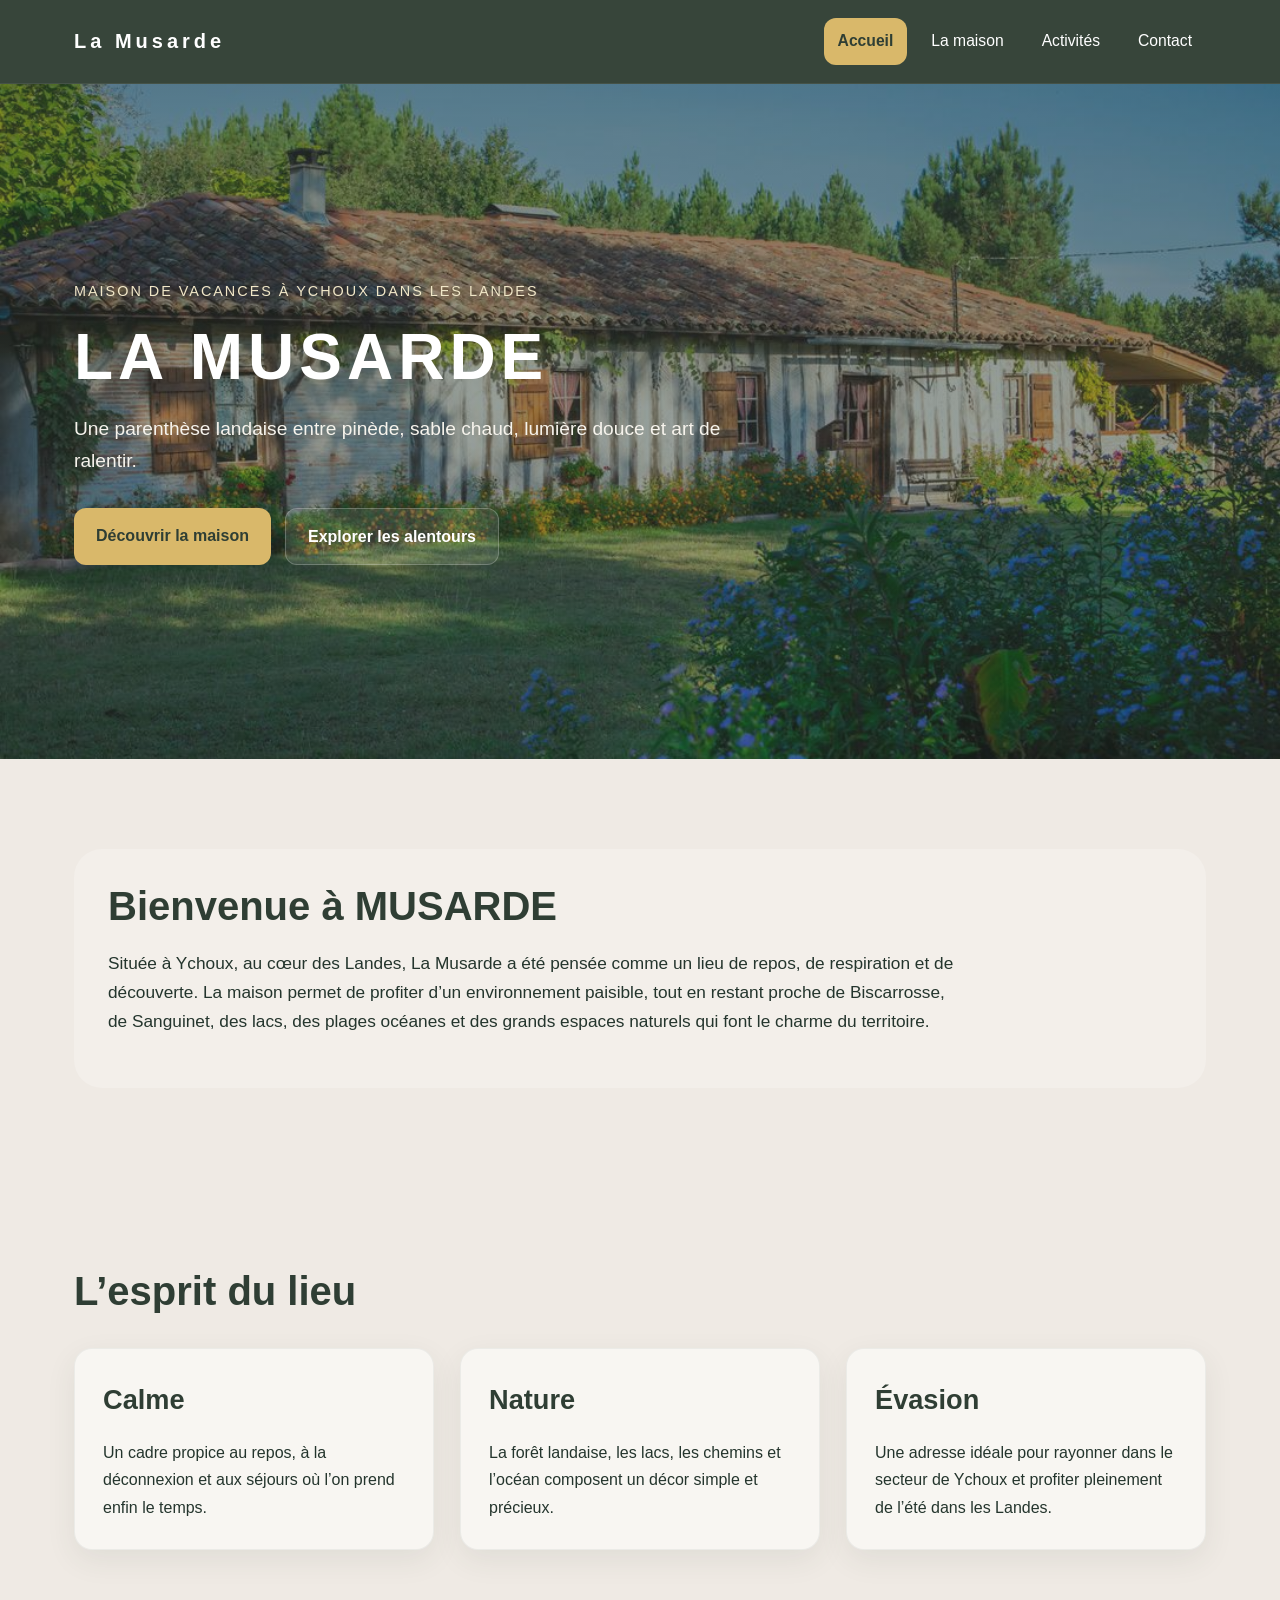
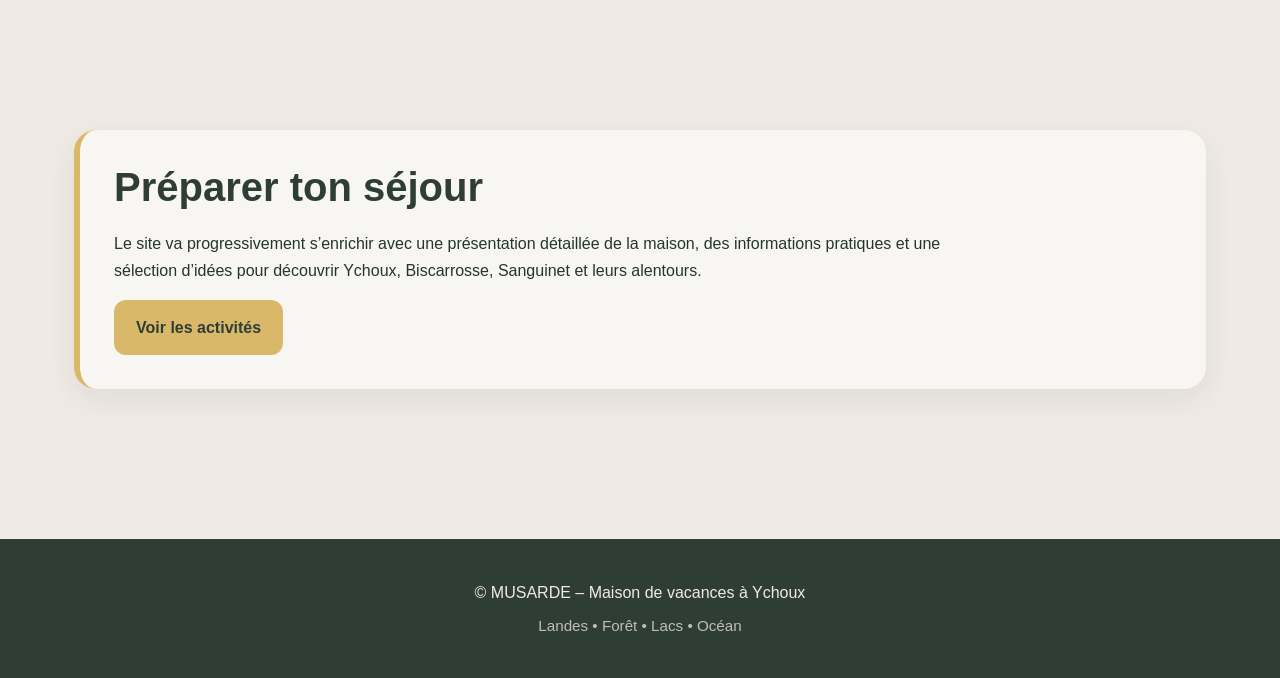
==== index.html @ 11e78e0e "Update index.html" ====
<!DOCTYPE html>
<html lang="fr">
<head>
  <meta charset="UTF-8" />
  <meta name="viewport" content="width=device-width, initial-scale=1.0" />
  <meta name="google-site-verification" content="YE-Ae-dtbmnDOSL5_DMv0566C3kaePmrJ1dEbobLubU" />
  <title>La Musarde | Maison de vacances à Ychoux dans les Landes</title>
  <meta name="description" content="La Musarde, maison de vacances à Ychoux dans les Landes, proche de Biscarrosse, Sanguinet, des lacs et de l’océan. Un séjour entre nature, calme et découvertes." />
  <link rel="canonical" href="https://musarde-ychoux.github.io/" />
  <link rel="stylesheet" href="style.css" />
</head>
<body>

  <div class="topbar">
    <div class="topbar-inner">
      <a href="index.html" class="logo">La Musarde</a>
      <nav>
        <a href="index.html" class="active">Accueil</a>
        <a href="maison.html">La maison</a>
        <a href="activites.html">Activités</a>
        <a href="contact.html">Contact</a>
      </nav>
    </div>
  </div>

  <header class="hero">
    <div class="hero-inner">
      <div class="hero-content">
        <span class="hero-kicker">Maison de vacances à Ychoux dans les Landes</span>
        <h1>LA MUSARDE</h1>
        <p>
          Une parenthèse landaise entre pinède, sable chaud, lumière douce et art de ralentir.
        </p>
        <div class="hero-actions">
          <a class="button button-primary" href="maison.html">Découvrir la maison</a>
          <a class="button button-secondary" href="activites.html">Explorer les alentours</a>
        </div>
      </div>
    </div>
  </header>

  <main>
    <section>
      <div class="section-soft">
        <h2>Bienvenue à MUSARDE</h2>
        <p class="intro">
          Située à Ychoux, au cœur des Landes, La Musarde a été pensée comme un lieu de repos,
          de respiration et de découverte. La maison permet de profiter d’un environnement paisible,
           tout en restant proche de Biscarrosse, de Sanguinet, des lacs, des plages océanes et des grands espaces naturels
          qui font le charme du territoire.
        </p>
      </div>
    </section>

    <section>
      <h2>L’esprit du lieu</h2>
      <div class="card-grid">
        <div class="card">
          <h3>Calme</h3>
          <p>
            Un cadre propice au repos, à la déconnexion et aux séjours où l’on prend enfin le temps.
          </p>
        </div>

        <div class="card">
          <h3>Nature</h3>
          <p>
            La forêt landaise, les lacs, les chemins et l’océan composent un décor simple et précieux.
          </p>
        </div>

        <div class="card">
          <h3>Évasion</h3>
          <p>
            Une adresse idéale pour rayonner dans le secteur de Ychoux et profiter pleinement de l’été dans les Landes.
          </p>
        </div>
      </div>
    </section>

    <section>
      <div class="cta-box">
        <h2>Préparer ton séjour</h2>
        <p>
          Le site va progressivement s’enrichir avec une présentation détaillée de la maison,
          des informations pratiques et une sélection d’idées pour découvrir Ychoux, Biscarrosse, Sanguinet et leurs alentours.
        </p>
        <a class="button button-primary" href="activites.html">Voir les activités</a>
      </div>
    </section>
  </main>

  <footer>
    <div class="footer-inner">
      <p>© MUSARDE – Maison de vacances à Ychoux</p>
      <p class="footer-signature">Landes • Forêt • Lacs • Océan</p>
    </div>
  </footer>

</body>
</html>
---- style.css ----
:root {
  --vert-pin: #2F3E34;
  --sable: #EFEAE4;
  --bleu-grise: #7A9096;
  --soleil: #D9B86A;
  --blanc-casse: #F8F6F2;
  --texte: #24352d;
  --ombre-legere: 0 10px 30px rgba(47, 62, 52, 0.08);
  --rayon: 18px;
  --largeur-max: 1180px;
}

* {
  box-sizing: border-box;
}

html {
  scroll-behavior: smooth;
}

body {
  margin: 0;
  font-family: Arial, sans-serif;
  background: var(--sable);
  color: var(--texte);
  line-height: 1.7;
}

a {
  text-decoration: none;
}

.topbar {
  background: rgba(47, 62, 52, 0.96);
  backdrop-filter: blur(4px);
  position: sticky;
  top: 0;
  z-index: 1000;
  border-bottom: 1px solid rgba(239, 234, 228, 0.08);
}

.topbar-inner {
  max-width: var(--largeur-max);
  margin: auto;
  padding: 18px 24px;
  display: flex;
  justify-content: space-between;
  align-items: center;
  gap: 24px;
  flex-wrap: wrap;
}

.logo {
  font-size: 1.25rem;
  font-weight: 700;
  letter-spacing: 4px;
  color: white;
}

nav {
  display: flex;
  gap: 10px;
  flex-wrap: wrap;
}

nav a {
  color: white;
  padding: 10px 14px;
  border-radius: 12px;
  transition: 0.25s ease;
  font-size: 0.98rem;
}

nav a:hover {
  background: rgba(217, 184, 106, 0.18);
  color: white;
}

nav a.active {
  background: var(--soleil);
  color: var(--vert-pin);
  font-weight: 600;
}

.hero {
  min-height: 75vh;
  display: flex;
  align-items: center;
  background:
    linear-gradient(rgba(47, 62, 52, 0.55), rgba(47, 62, 52, 0.45)),
    url("images/lamusarde.jpg");
  background-size: cover;
  background-position: center;
  background-repeat: no-repeat;
  color: white;
}

.hero-inner {
  max-width: var(--largeur-max);
  margin: auto;
  padding: 80px 24px;
  width: 100%;
}

.hero-content {
  max-width: 760px;
}

.hero-kicker {
  display: inline-block;
  font-size: 0.9rem;
  letter-spacing: 2px;
  text-transform: uppercase;
  color: #f1e7c8;
  margin-bottom: 20px;
}

.hero h1 {
  font-size: 4rem;
  line-height: 1.05;
  margin: 0 0 22px 0;
  letter-spacing: 5px;
}

.hero p {
  font-size: 1.2rem;
  max-width: 700px;
  margin: 0 0 30px 0;
  color: #f6f3ec;
}

.hero-actions {
  display: flex;
  gap: 14px;
  flex-wrap: wrap;
}

.button {
  display: inline-block;
  padding: 14px 22px;
  border-radius: 12px;
  transition: 0.25s ease;
  font-weight: 600;
}

.button-primary {
  background: var(--soleil);
  color: var(--vert-pin);
}

.button-primary:hover {
  transform: translateY(-1px);
  box-shadow: 0 8px 20px rgba(0,0,0,0.10);
}

.button-secondary {
  background: rgba(255,255,255,0.10);
  color: white;
  border: 1px solid rgba(255,255,255,0.22);
}

.button-secondary:hover {
  background: rgba(255,255,255,0.16);
}

main {
  max-width: var(--largeur-max);
  margin: auto;
  padding: 0 24px;
}

section {
  padding: 90px 0;
}

.section-soft {
  background: rgba(255,255,255,0.22);
  border-radius: 28px;
  padding: 34px;
}

h2 {
  font-size: 2.5rem;
  line-height: 1.15;
  margin: 0 0 20px 0;
  color: var(--vert-pin);
}

.intro {
  max-width: 850px;
  font-size: 1.08rem;
}

.card-grid {
  display: grid;
  grid-template-columns: repeat(auto-fit, minmax(260px, 1fr));
  gap: 26px;
  margin-top: 34px;
}

.card {
  background: var(--blanc-casse);
  border-radius: var(--rayon);
  padding: 28px;
  box-shadow: var(--ombre-legere);
  border: 1px solid rgba(47, 62, 52, 0.06);
}

.card h3 {
  margin-top: 0;
  margin-bottom: 14px;
  color: var(--vert-pin);
  font-size: 1.7rem;
}

.card p {
  margin-bottom: 0;
}

.cta-box {
  background: var(--blanc-casse);
  border-radius: 22px;
  padding: 34px;
  box-shadow: var(--ombre-legere);
  border-left: 6px solid var(--soleil);
}

.cta-box p {
  margin-top: 0;
  max-width: 850px;
}

.page-header {
  padding: 70px 0 20px 0;
}

.page-header h1 {
  font-size: 3rem;
  color: var(--vert-pin);
  margin-bottom: 12px;
}

.box {
  background: var(--blanc-casse);
  border-radius: 20px;
  padding: 30px;
  box-shadow: var(--ombre-legere);
  margin-top: 24px;
}

footer {
  margin-top: 60px;
  background: var(--vert-pin);
  color: var(--sable);
}

.footer-inner {
  max-width: var(--largeur-max);
  margin: auto;
  padding: 34px 24px;
  text-align: center;
}

.footer-inner p {
  margin: 6px 0;
}

.footer-signature {
  color: rgba(239, 234, 228, 0.75);
  font-size: 0.95rem;
}

@media (max-width: 900px) {
  .hero {
    min-height: 62vh;
  }

  .hero h1 {
    font-size: 3rem;
  }

  h2 {
    font-size: 2rem;
  }

  .page-header h1 {
    font-size: 2.3rem;
  }
}

@media (max-width: 640px) {
  .topbar-inner {
    flex-direction: column;
    align-items: flex-start;
  }

  nav {
    width: 100%;
  }

  .hero-inner {
    padding: 64px 24px;
  }

  .hero h1 {
    font-size: 2.4rem;
    letter-spacing: 3px;
  }

  .hero p {
    font-size: 1.05rem;
  }

  section {
    padding: 70px 0;
  }

  .section-soft,
  .cta-box,
  .box {
    padding: 24px;
  }
}
.map-button {
  display: inline-block;
  margin-top: 10px;
  padding: 12px 16px;
  border-radius: 10px;
  background: rgba(47, 62, 52, 0.08);
  color: var(--vert-pin);
  font-weight: 600;
  font-size: 0.95rem;
  transition: 0.25s ease;
  text-align: center;
}

.map-button:hover {
  background: var(--soleil);
  color: var(--vert-pin);
  transform: translateY(-2px);
  box-shadow: 0 6px 18px rgba(0,0,0,0.12);
}
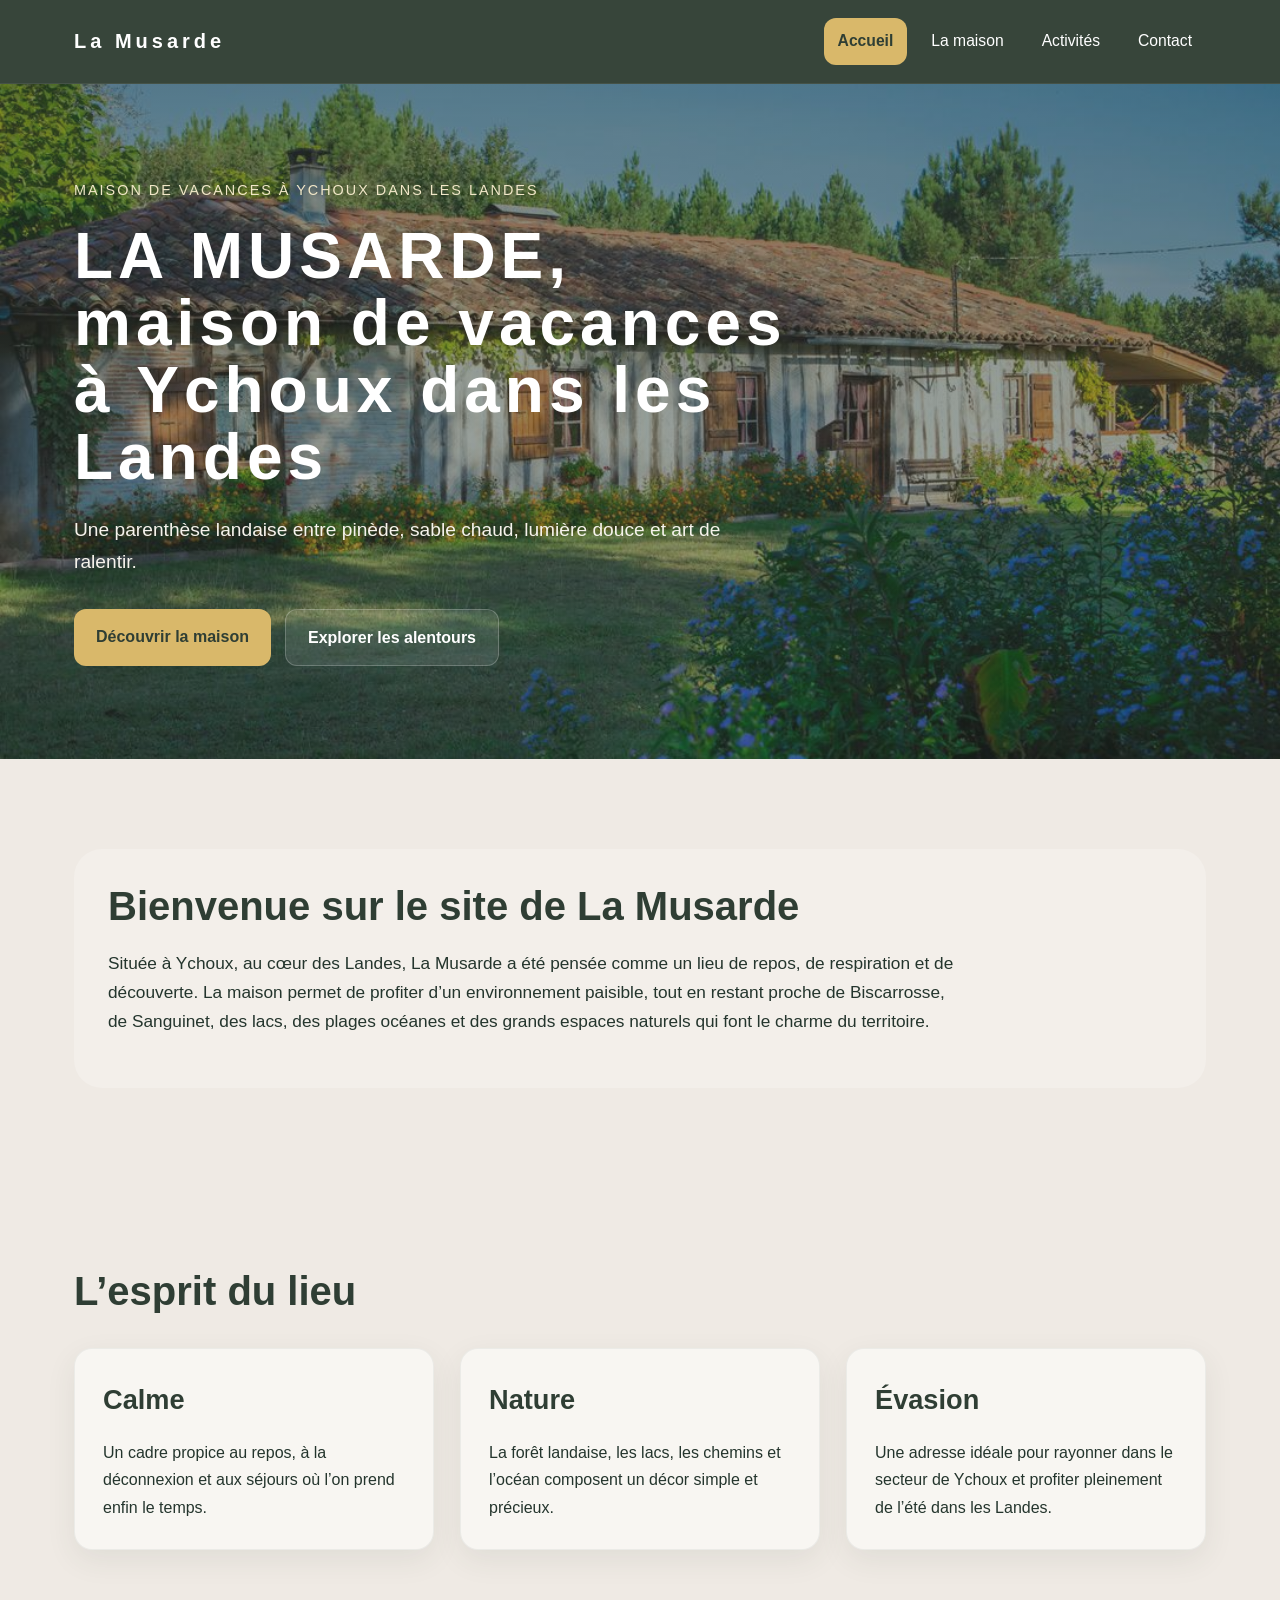
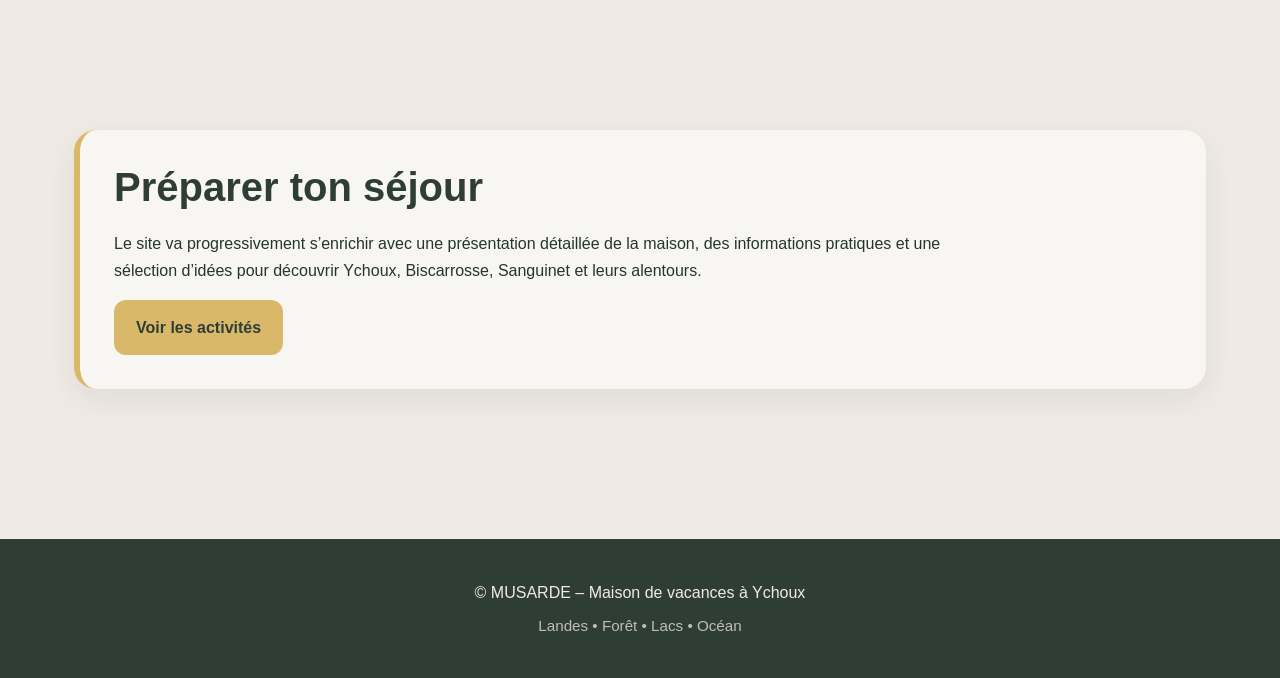
==== commit 9f16ffcb: "Update index.html" ====
--- a/index.html
+++ b/index.html
@@ -27,7 +27,7 @@
     <div class="hero-inner">
       <div class="hero-content">
         <span class="hero-kicker">Maison de vacances à Ychoux dans les Landes</span>
-        <h1>LA MUSARDE</h1>
+        <h1>LA MUSARDE, maison de vacances à Ychoux dans les Landes</h1>
         <p>
           Une parenthèse landaise entre pinède, sable chaud, lumière douce et art de ralentir.
         </p>
@@ -42,7 +42,7 @@
   <main>
     <section>
       <div class="section-soft">
-        <h2>Bienvenue à MUSARDE</h2>
+        <h2>Bienvenue sur le site de La Musarde</h2>
         <p class="intro">
           Située à Ychoux, au cœur des Landes, La Musarde a été pensée comme un lieu de repos,
           de respiration et de découverte. La maison permet de profiter d’un environnement paisible,
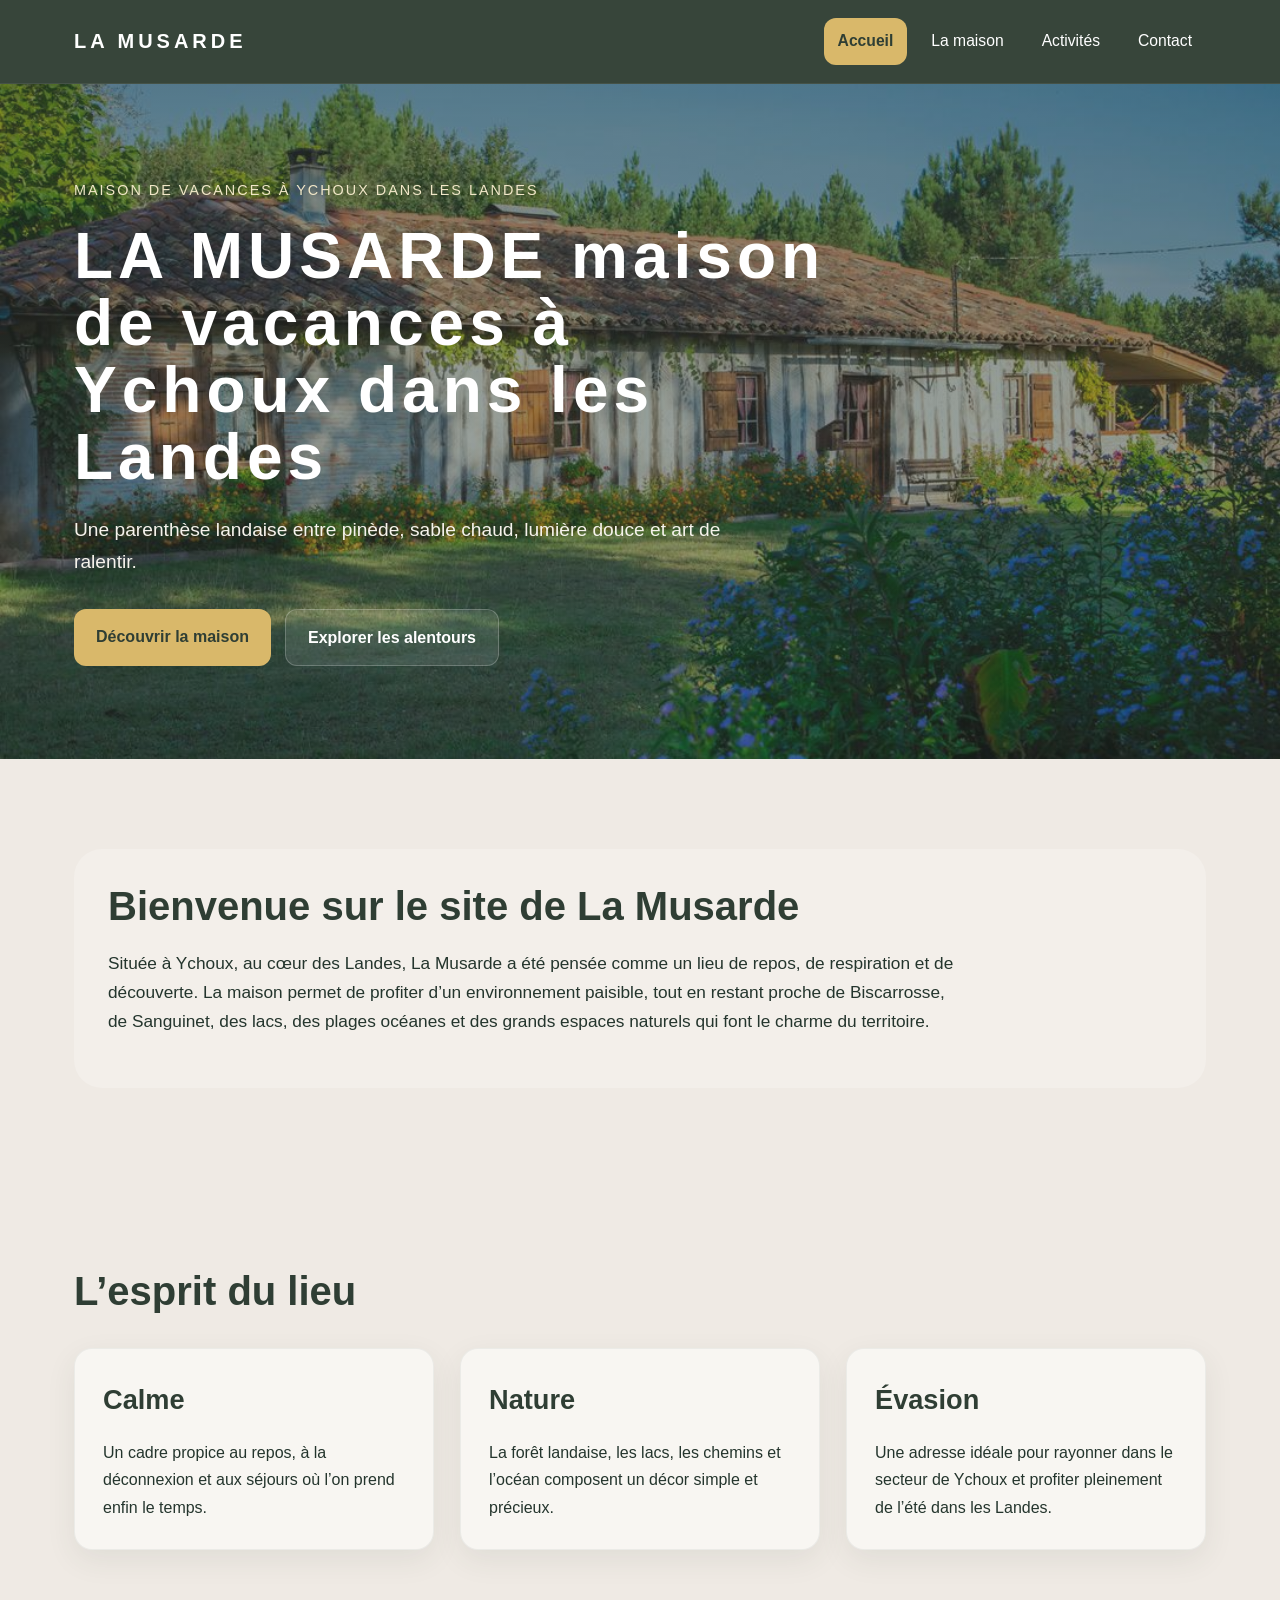
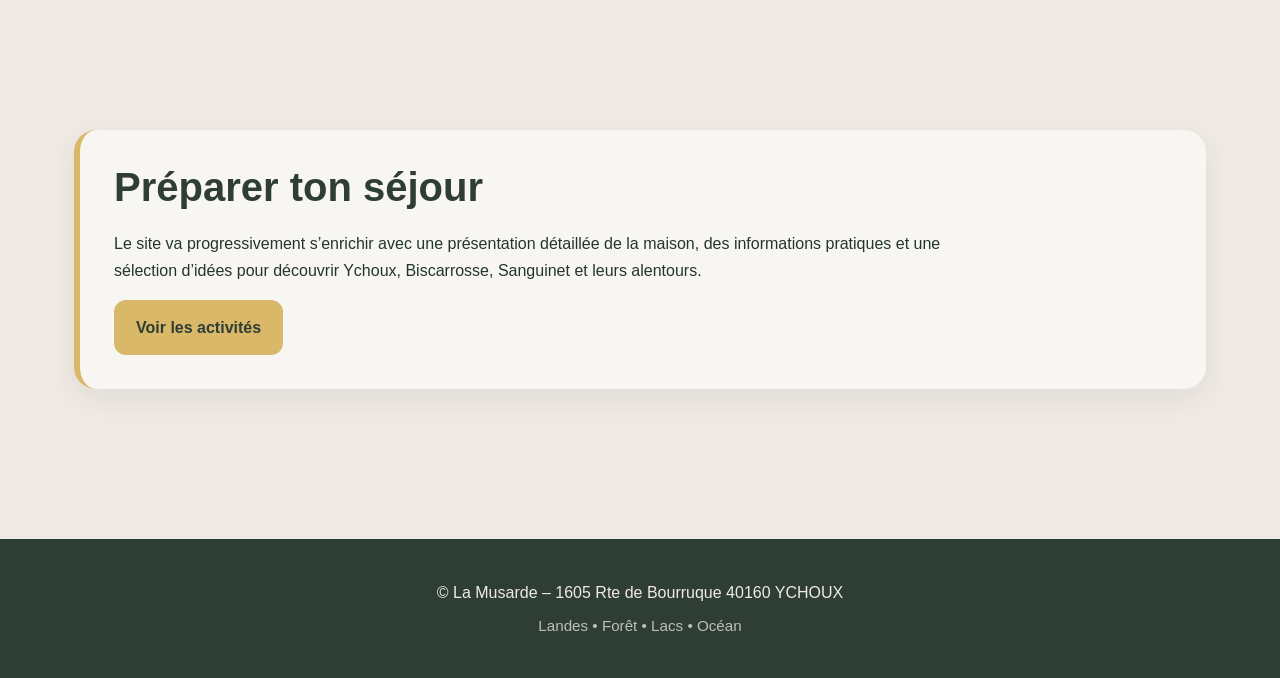
==== commit 847dd6e6: "Update index.html" ====
--- a/index.html
+++ b/index.html
@@ -13,7 +13,7 @@
 
   <div class="topbar">
     <div class="topbar-inner">
-      <a href="index.html" class="logo">La Musarde</a>
+      <a href="index.html" class="logo">LA MUSARDE</a>
       <nav>
         <a href="index.html" class="active">Accueil</a>
         <a href="maison.html">La maison</a>
@@ -27,7 +27,7 @@
     <div class="hero-inner">
       <div class="hero-content">
         <span class="hero-kicker">Maison de vacances à Ychoux dans les Landes</span>
-        <h1>LA MUSARDE, maison de vacances à Ychoux dans les Landes</h1>
+        <h1>LA MUSARDE maison de vacances à Ychoux dans les Landes</h1>
         <p>
           Une parenthèse landaise entre pinède, sable chaud, lumière douce et art de ralentir.
         </p>
@@ -92,7 +92,7 @@
 
   <footer>
     <div class="footer-inner">
-      <p>© MUSARDE – Maison de vacances à Ychoux</p>
+      <p>©  La Musarde – 1605 Rte de Bourruque 40160 YCHOUX</p>
       <p class="footer-signature">Landes • Forêt • Lacs • Océan</p>
     </div>
   </footer>
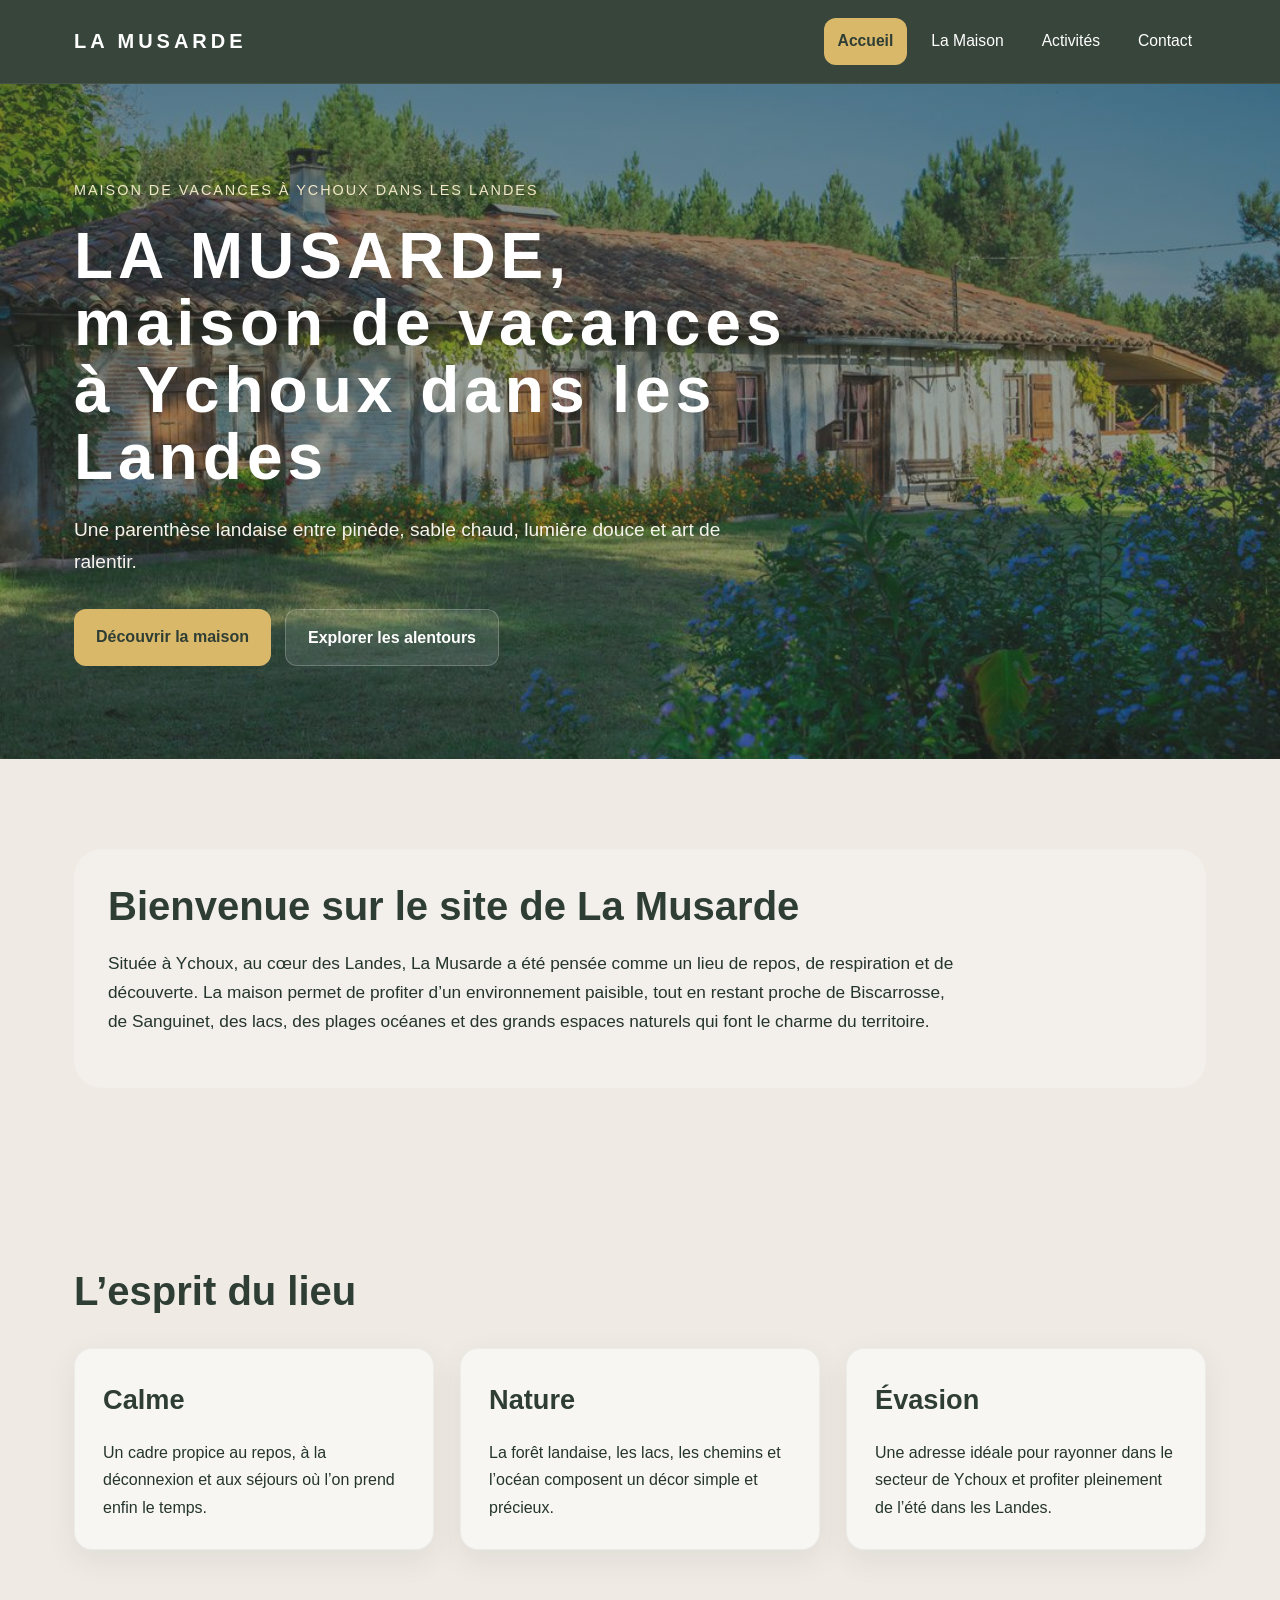
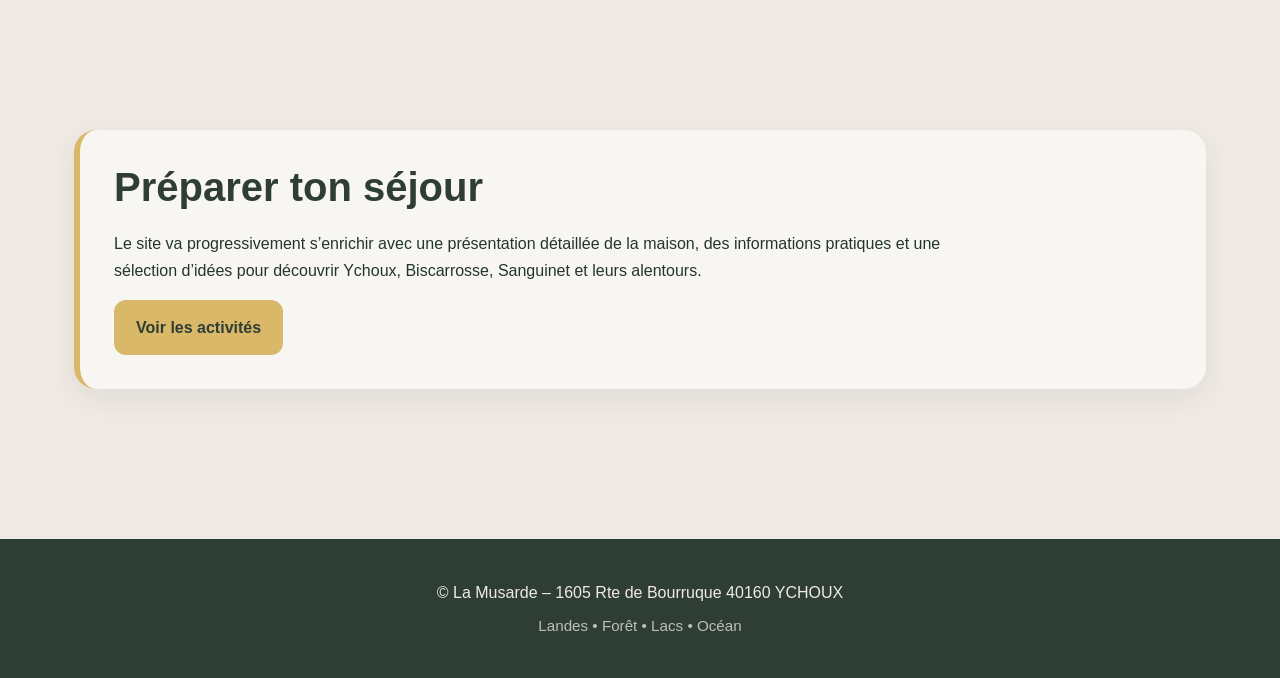
==== commit 505642ad: "Update index.html" ====
--- a/index.html
+++ b/index.html
@@ -4,8 +4,8 @@
   <meta charset="UTF-8" />
   <meta name="viewport" content="width=device-width, initial-scale=1.0" />
   <meta name="google-site-verification" content="YE-Ae-dtbmnDOSL5_DMv0566C3kaePmrJ1dEbobLubU" />
-  <title>La Musarde | Maison de vacances à Ychoux dans les Landes</title>
-  <meta name="description" content="La Musarde, maison de vacances à Ychoux dans les Landes, proche de Biscarrosse, Sanguinet, des lacs et de l’océan. Un séjour entre nature, calme et découvertes." />
+  <title>La Musarde | Location maison de vacances à Ychoux dans les Landes</title>
+  <meta name="description" content="La Musarde, location de maison pour les vacances à Ychoux dans les Landes, proche de Biscarrosse, Sanguinet, des lacs et de l’océan. Un séjour entre nature, calme et découvertes." />
   <link rel="canonical" href="https://musarde-ychoux.github.io/" />
   <link rel="stylesheet" href="style.css" />
 </head>
@@ -16,7 +16,7 @@
       <a href="index.html" class="logo">LA MUSARDE</a>
       <nav>
         <a href="index.html" class="active">Accueil</a>
-        <a href="maison.html">La maison</a>
+        <a href="maison.html">La Maison</a>
         <a href="activites.html">Activités</a>
         <a href="contact.html">Contact</a>
       </nav>
@@ -27,7 +27,7 @@
     <div class="hero-inner">
       <div class="hero-content">
         <span class="hero-kicker">Maison de vacances à Ychoux dans les Landes</span>
-        <h1>LA MUSARDE maison de vacances à Ychoux dans les Landes</h1>
+        <h1>LA MUSARDE, maison de vacances à Ychoux dans les Landes</h1>
         <p>
           Une parenthèse landaise entre pinède, sable chaud, lumière douce et art de ralentir.
         </p>
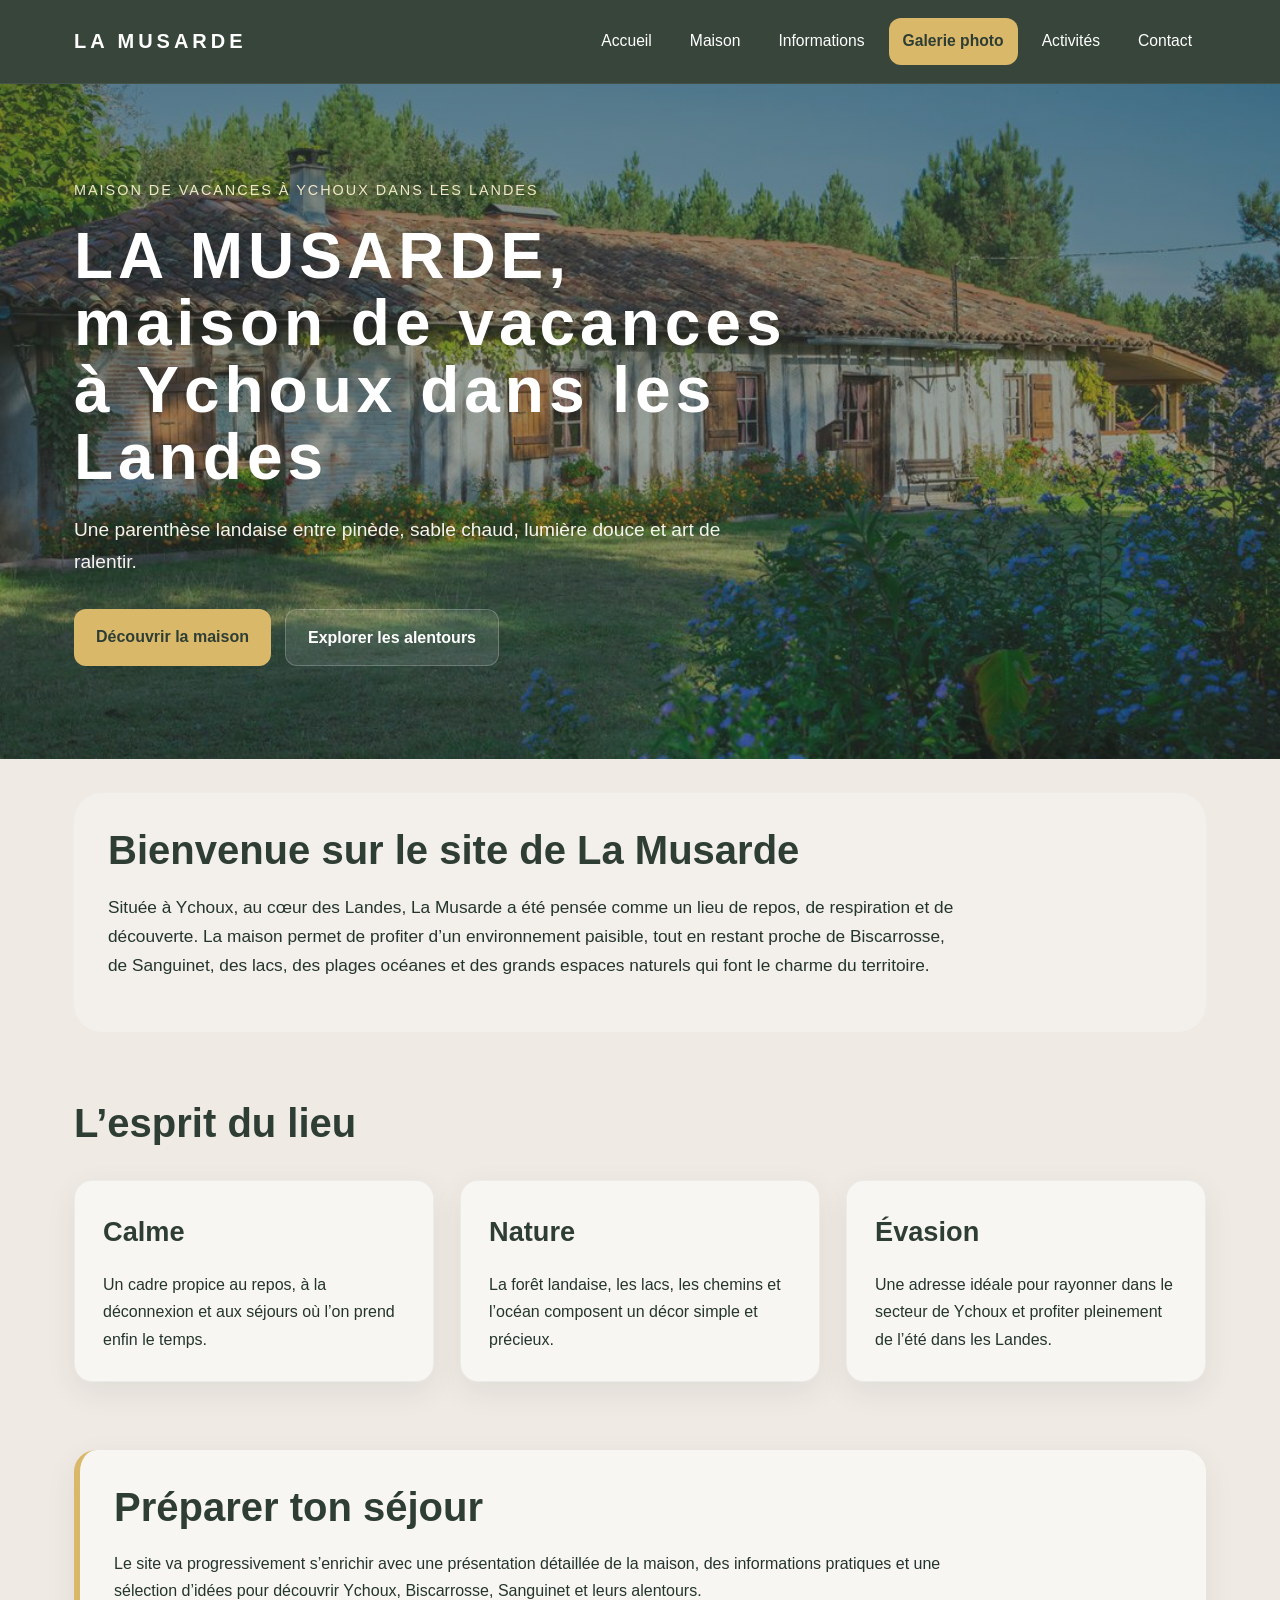
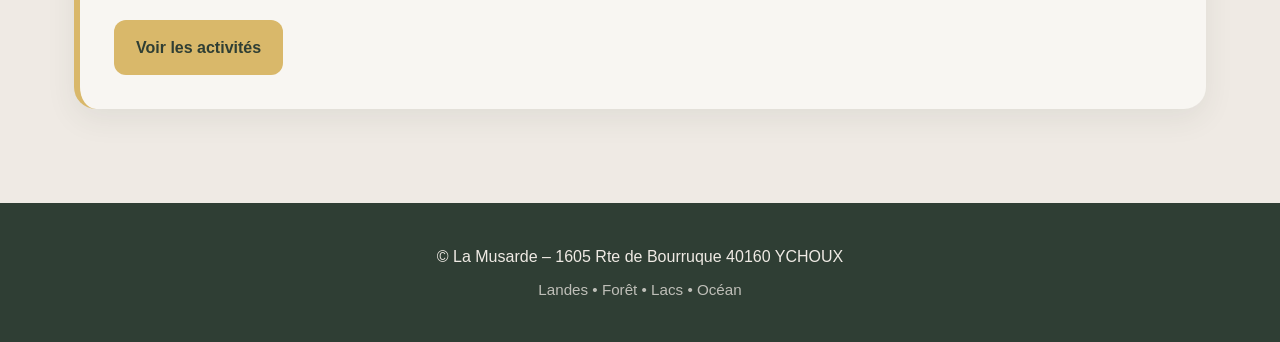
==== commit 1e3b7e33: "Update index.html" ====
--- a/index.html
+++ b/index.html
@@ -15,8 +15,10 @@
     <div class="topbar-inner">
       <a href="index.html" class="logo">LA MUSARDE</a>
       <nav>
-        <a href="index.html" class="active">Accueil</a>
-        <a href="maison.html">La Maison</a>
+        <a href="index.html">Accueil</a>
+        <a href="maison.html">Maison</a>
+        <a href="informations.html">Informations</a>
+        <a href="galerie.html" class="active">Galerie photo</a>
         <a href="activites.html">Activités</a>
         <a href="contact.html">Contact</a>
       </nav>
--- a/style.css
+++ b/style.css
@@ -170,7 +170,7 @@
 }
 
 section {
-  padding: 90px 0;
+  padding: 34px 0;
 }
 
 .section-soft {
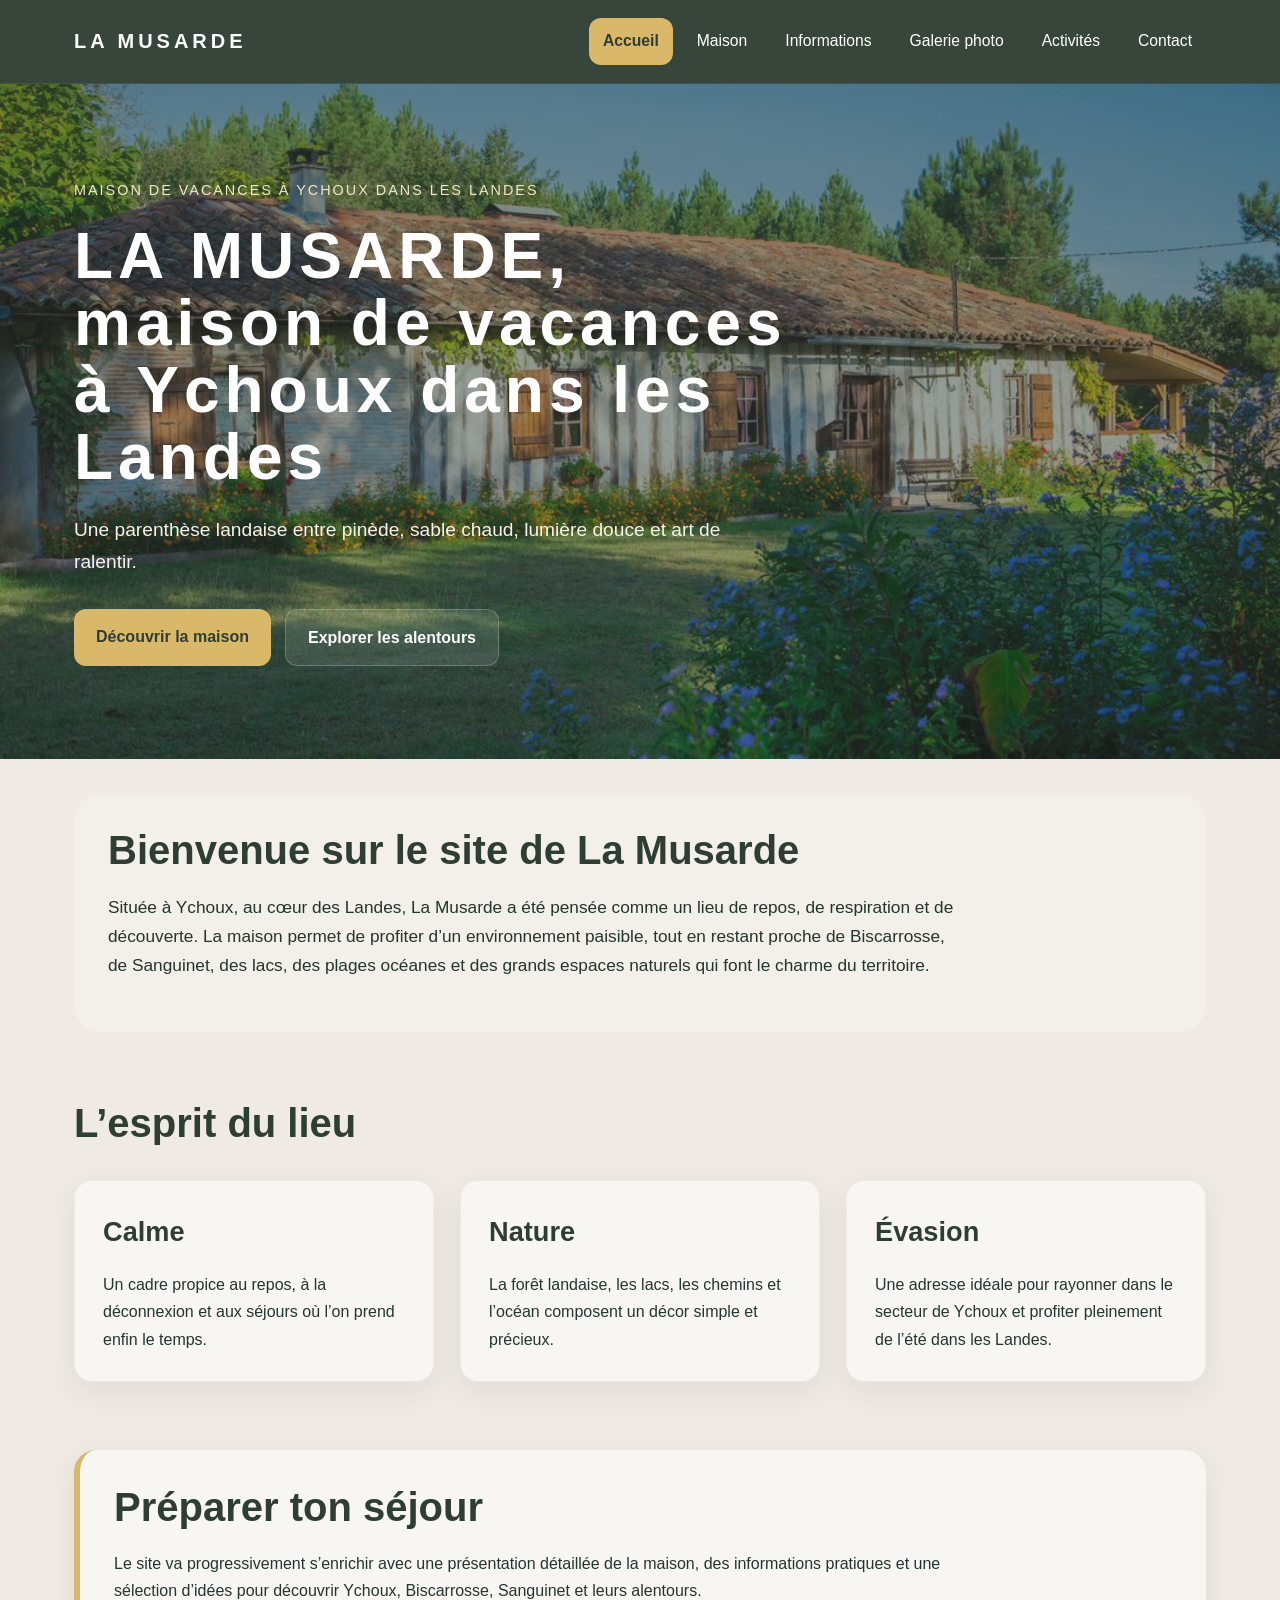
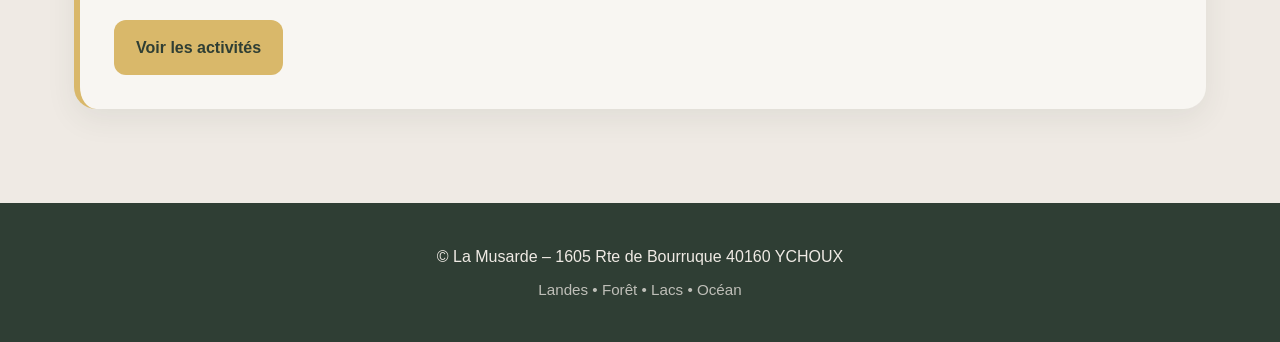
==== commit 4397a533: "Update index.html" ====
--- a/index.html
+++ b/index.html
@@ -15,10 +15,10 @@
     <div class="topbar-inner">
       <a href="index.html" class="logo">LA MUSARDE</a>
       <nav>
-        <a href="index.html">Accueil</a>
+        <a href="index.html" class="active">Accueil</a>
         <a href="maison.html">Maison</a>
         <a href="informations.html">Informations</a>
-        <a href="galerie.html" class="active">Galerie photo</a>
+        <a href="galerie.html">Galerie photo</a>
         <a href="activites.html">Activités</a>
         <a href="contact.html">Contact</a>
       </nav>
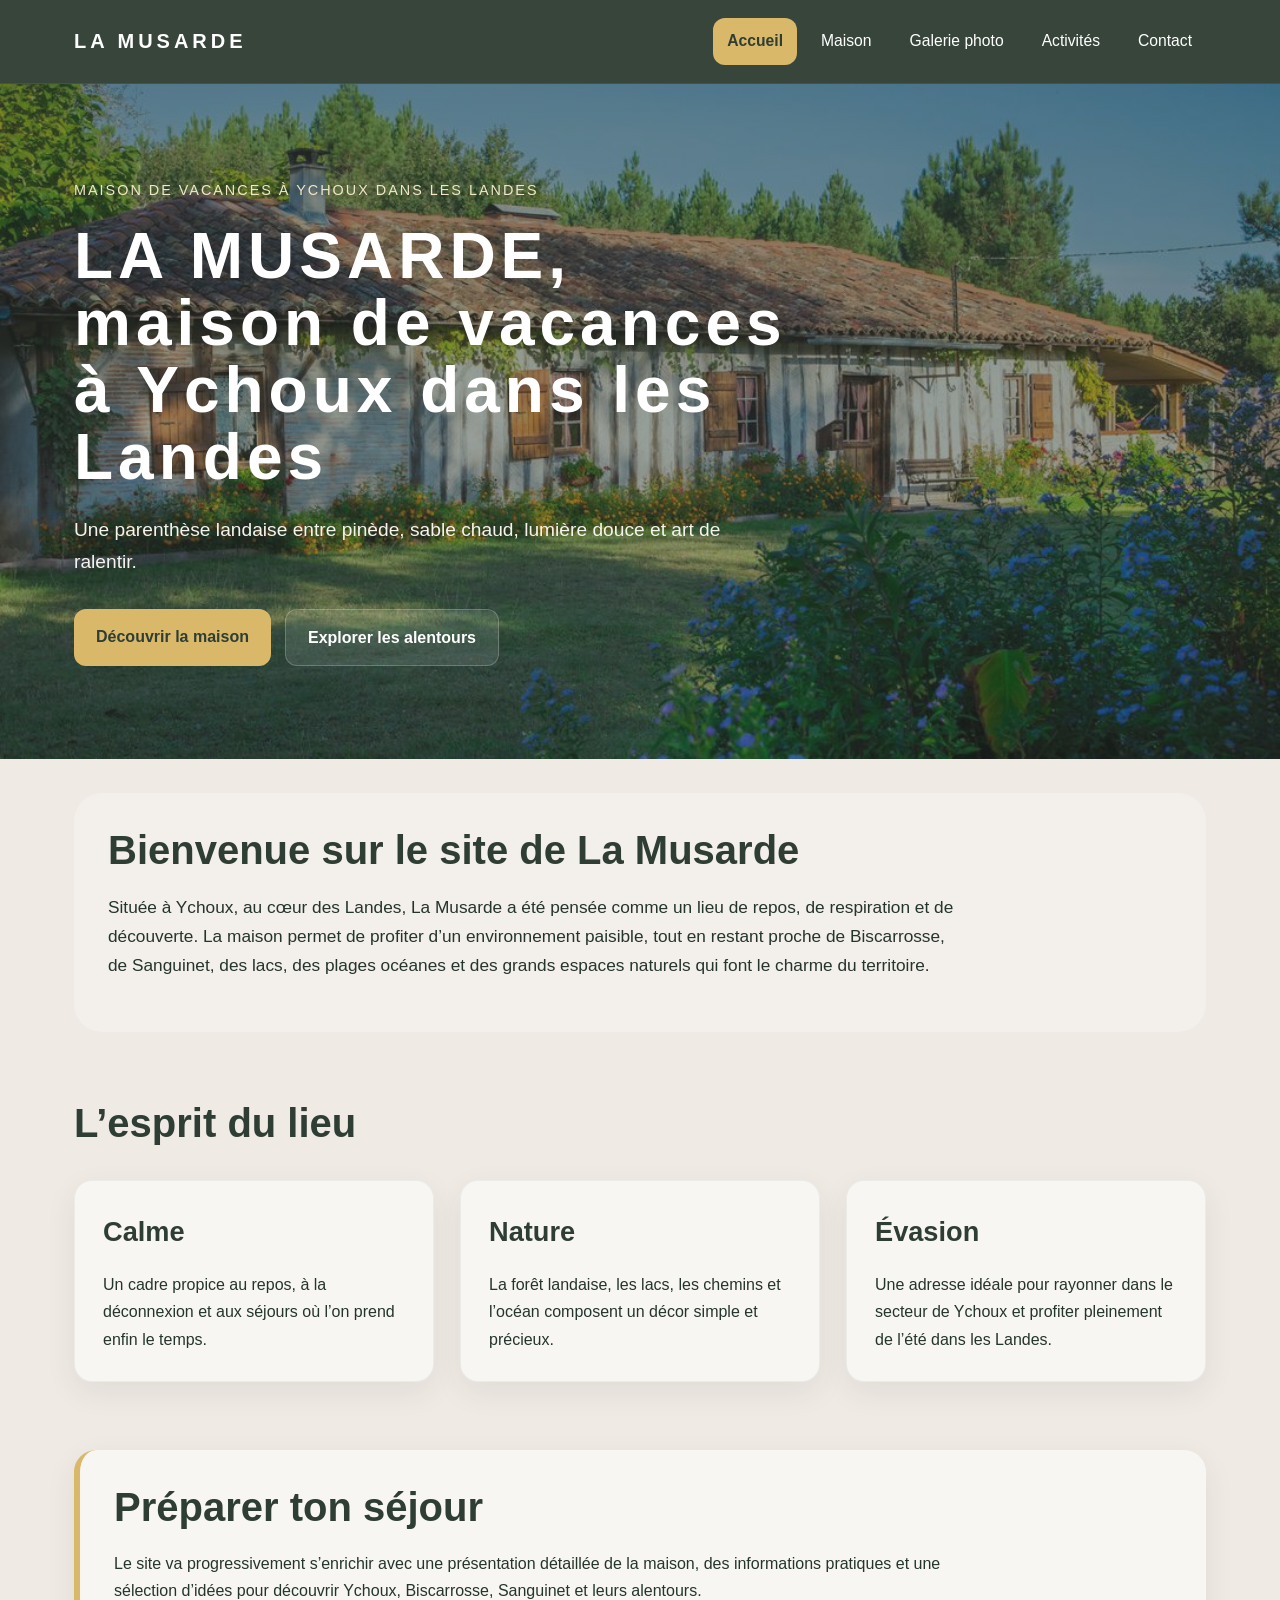
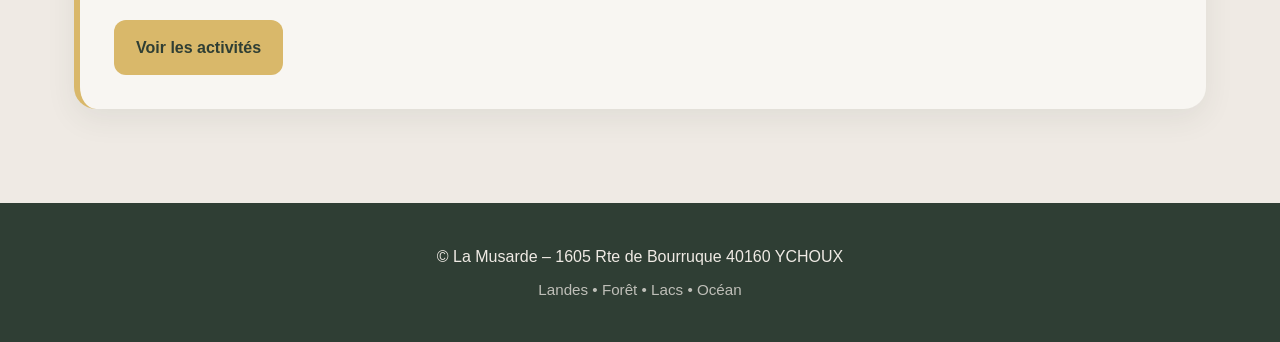
==== commit 0f2d5807: "Update index.html" ====
--- a/index.html
+++ b/index.html
@@ -17,7 +17,6 @@
       <nav>
         <a href="index.html" class="active">Accueil</a>
         <a href="maison.html">Maison</a>
-        <a href="informations.html">Informations</a>
         <a href="galerie.html">Galerie photo</a>
         <a href="activites.html">Activités</a>
         <a href="contact.html">Contact</a>
--- a/style.css
+++ b/style.css
@@ -290,12 +290,25 @@
 
 @media (max-width: 640px) {
   .topbar-inner {
-    flex-direction: column;
+    padding: 12px 16px;
+    gap: 10px;
     align-items: flex-start;
+  }
+
+  .logo {
+    font-size: 1rem;
+    letter-spacing: 2px;
   }
 
   nav {
     width: 100%;
+    gap: 6px;
+  }
+
+  nav a {
+    padding: 7px 10px;
+    font-size: 0.9rem;
+    border-radius: 10px;
   }
 
   .hero-inner {
@@ -312,13 +325,13 @@
   }
 
   section {
-    padding: 70px 0;
+    padding: 42px 0;
   }
 
   .section-soft,
   .cta-box,
   .box {
-    padding: 24px;
+    padding: 22px;
   }
 }
 .map-button {
